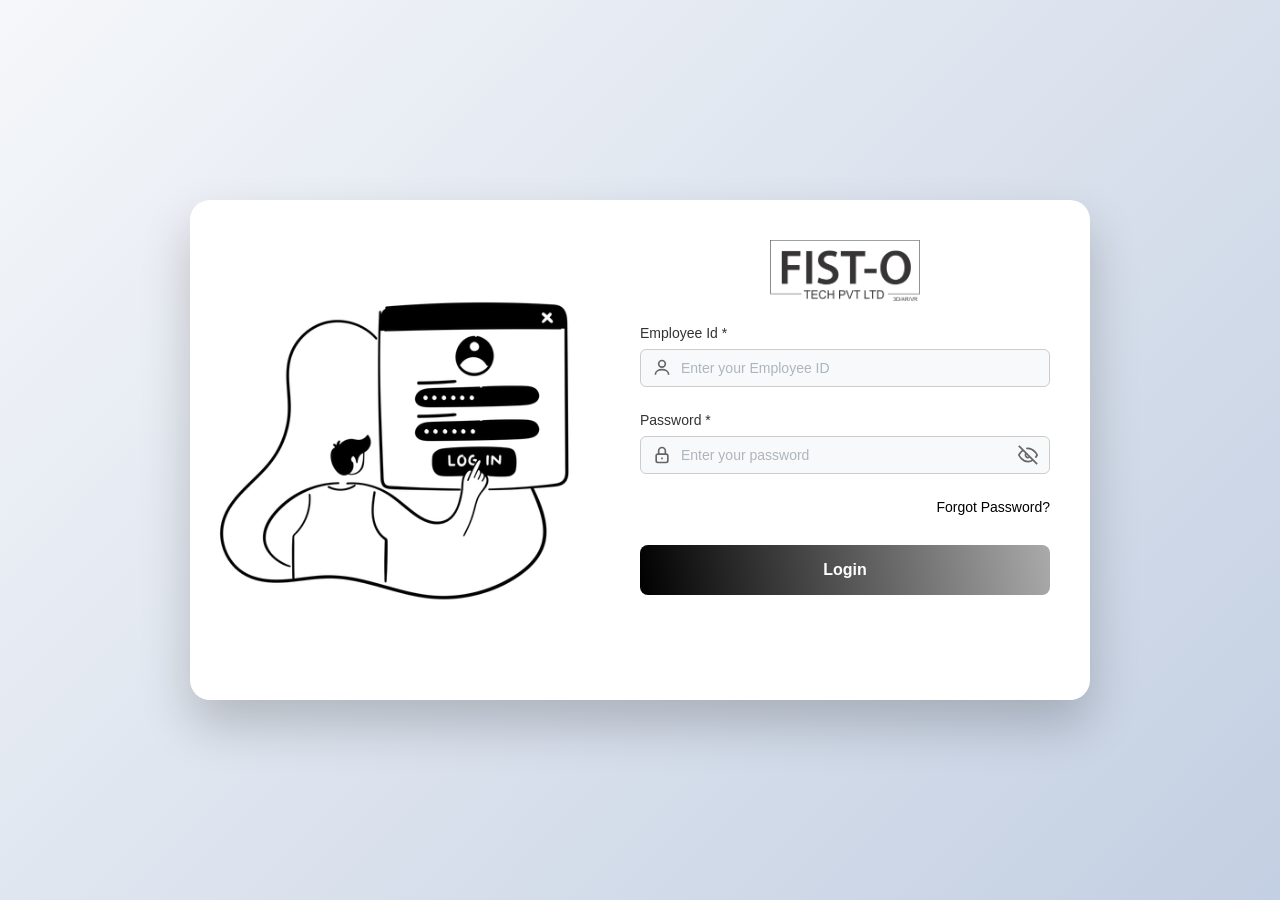
==== index.html @ b7cd2b68 "first commit" ====
<!DOCTYPE html>
<html lang="en">
  <head>
    <meta charset="UTF-8" />
    <meta name="viewport" content="width=device-width, initial-scale=1.0" />
    <title>Login</title>
     <link rel="icon" type="image/png" href="img/favicon-256x256.png" sizes="96x96" />
    <link rel="stylesheet" href="login.css" />
  </head>
  <body>
    <div class="login-container">
      <!-- Left Panel with Image -->
      <div class="left-panel">
        <img
          src="img/LoginImg.webp"
          data-src="img/LoginImg.webp"
          alt="Login IMG"
          class="login-img lazyload"
        />
      </div>

      <!-- Right Panel -->
      <div class="right-panel">
        <div class="logo-wrapper">
          <img src="Fisto logo new.png" alt="Logo" class="logo" />
        </div>

        <!-- Login Form -->
        <form id="loginForm" class="login-form" action="login.php" method="POST">
          <!-- Employee ID -->
          <div class="form-group input-with-icon">
            <label class="form-label" for="employeeid">Employee Id *</label>
            <div class="input-container">
              <span class="input-icon">
                <!-- User Icon -->
                <svg
                  xmlns="http://www.w3.org/2000/svg"
                  width="25"
                  height="25"
                  fill="none"
                  stroke="currentColor"
                  stroke-width="2"
                  viewBox="0 0 24 24"
                >
                  <circle cx="12" cy="7" r="4"></circle>
                  <path d="M4 20c0-4 4-6 8-6s8 2 8 6"></path>
                </svg>
              </span>
             <input
              type="text"
              id="employeeid"
              name="employeeid"
              class="form-input"
              placeholder="Enter your Employee ID"
              required
              oninput="this.value = this.value.toUpperCase();"
            />
            </div>
          </div>

          <!-- Password -->
          <div class="form-group input-with-icon">
            <label class="form-label" for="password">Password *</label>
            <div class="input-container">
              <span class="input-icon">
                <!-- Lock Icon -->
                <svg
                  xmlns="http://www.w3.org/2000/svg"
                  width="25"
                  height="25"
                  fill="none"
                  stroke="currentColor"
                  stroke-width="2"
                  viewBox="0 0 24 24"
                >
                  <rect x="5" y="11" width="14" height="10" rx="2"></rect>
                  <path d="M12 15v2"></path>
                  <path d="M8 11V7a4 4 0 1 1 8 0v4"></path>
                </svg>
              </span>
              <input
                type="password"
                id="password"
                name="password"
                class="form-input"
                placeholder="Enter your password"
                required
              />

              <!-- Show/Hide toggle -->
              <button
                type="button"
                class="password-toggle"
                id="toggle-password"
              >
                <svg
                  class="eye-icon"
                  viewBox="0 0 24 24"
                  fill="none"
                  stroke="currentColor"
                  stroke-width="2"
                >
                  <path d="M1 12s4-8 11-8 11 8 11 8-4 8-11 8-11-8-11-8z"></path>
                  <circle cx="12" cy="12" r="3"></circle>
                </svg>
                <svg
                  class="eye-off-icon"
                  style="display: none"
                  viewBox="0 0 24 24"
                  fill="none"
                  stroke="currentColor"
                  stroke-width="2"
                >
                  <path
                    d="M17.94 17.94A10.07 10.07 0 0 1 12 20c-7 0-11-8-11-8
                         a18.45 18.45 0 0 1 5.06-5.94M9.9 4.24
                         A9.12 9.12 0 0 1 12 4c7 0 11 8 11 8
                         a18.5 18.5 0 0 1-2.16 3.19
                         m-6.72-1.07a3 3 0 1 1-4.24-4.24"
                  ></path>
                  <line x1="1" y1="1" x2="23" y2="23"></line>
                </svg>
              </button>
            </div>
          </div>

          <!-- Remember + Forgot -->
          <div class="remember-forgot">
            <a href="forgotpassword.html" class="forgot-link"
              >Forgot Password?</a
            >
          </div>

          <!-- Submit -->
          <button type="submit" class="login-button">Login</button>
        </form>
      </div>
    </div>

    <script src="login.js"></script>
  </body>
</html>
---- login.css ----
/* Reset and Base Styles */
* {
    margin: 0;
    padding: 0;
    box-sizing: border-box;
}

body {
    font-family: -apple-system, BlinkMacSystemFont, 'Segoe UI', Roboto, Oxygen, Ubuntu, Cantarell, sans-serif;
   background: linear-gradient(135deg, #f5f7fa 0%, #c3cfe2 100%);
    min-height: 100vh;
    display: flex;
    align-items: center;
    justify-content: center;
    padding: 20px;
}
/* Main Container */
.login-container {
    background: white;
    border-radius: 20px;
    box-shadow: 0 25px 50px rgba(0, 0, 0, 0.2);
    display: flex;
    max-width: 900px;
    width: 100%;
    min-height: 500px;
    overflow: hidden;
}

/* Input container with icons */
.input-container {
    position: relative;
    display: flex;
    align-items: center;
}

.input-container .form-input {
    width: 100%;
    padding: 10px 40px 10px 40px; /* space for icons */
    border: 1px solid #ccc;
    border-radius: 6px;
    font-size: 14px;
}

.input-container .input-icon {
    position: absolute;
    left: 12px;
    display: flex;
    align-items: center;
    justify-content: center;
    color: #666;
}

/* Password toggle button (eye icon) */
.input-container .password-toggle {
    position: absolute;
    right: 12px;
    background: none;
    border: none;
    cursor: pointer;
    padding: 0;
    color: #666;
    display: flex;
    align-items: center;
}

.input-container svg {
    width: 20px;
    height: 20px;
}


/* Left Panel Styles */
.left-panel {
    /* background: url('Data_security_01.jpg') no-repeat center center; */
    background-size: cover;
    flex: 1;
    padding: 0; /* No padding needed for a background image */
    display: flex;
    align-items: center;
    justify-content: center;
}


/* Remove the img tag inside left panel */
.login-img {
    width: 100%;
    object-fit: cover;
    filter: blur(10px);
    transition: filter 0.3s ease;
}
.login-img.loaded {
    filter: blur(0);
}



.register-link {
    background: transparent;
    border: 2px solid rgba(255, 255, 255, 0.3);
    color: white;
    padding: 12px 30px;
    border-radius: 25px;
    font-size: 16px;
    font-weight: 500;
    cursor: pointer;
    transition: all 0.3s ease;
    text-decoration: none;
    display: inline-block;
}

.register-link:hover {
    background: rgba(255, 255, 255, 0.1);
    border-color: rgba(255, 255, 255, 0.5);
    transform: translateY(-2px);
}

/* Right Panel Styles */
.right-panel {
    flex: 1;
    padding: 40px;
    display: flex;
    flex-direction: column;
    align-items: center;
    justify-content: flex-start;  /* Ensure content starts at top */
    position: relative;
}


.logo-wrapper {
  text-align: center;
  margin-bottom: 20px;
}

.logo {
  max-width: 150px;  /* Adjust size as needed */
  height: auto;
  display: inline-block;
}



.logo-subtitle {
    font-size: 12px;
    opacity: 0.8;
}


/* Form Styles */
.login-form {
    width: 100%;
}

.form-group {
    margin-bottom: 25px;
}

.form-label {
    display: block;
    margin-bottom: 8px;
    color: #333;
    font-weight: 500;
    font-size: 14px;
    
}

.form-input {
    width: 100%;
    padding: 15px;
    border: 2px solid #e1e5e9;
    border-radius: 8px;
    font-size: 16px;
    transition: all 0.3s ease;
    background: #f8f9fa;
}

.form-input:focus {
    outline: none;
    border-color: #2a5298;
    background: white;
    box-shadow: 0 0 0 3px rgba(42, 82, 152, 0.1);
}

.form-input::placeholder {
    color: #adb5bd;
}

/* Remember Me and Forgot Password */
.remember-forgot {
    display: flex;
    justify-content: flex-end;
    align-items: center;
    margin-bottom: 30px;
}

.checkbox-group {
    display: flex;
    align-items: center;
    gap: 8px;
}

.checkbox-group input[type="checkbox"] {
    width: 18px;
    height: 18px;
    accent-color: #2a5298;
}

.checkbox-group label {
    font-size: 14px;
    color: #666;
    cursor: pointer;
}

.forgot-link {
    color: #000000;
    text-decoration: none;
    font-size: 14px;
    font-weight: 500;
}

.forgot-link:hover {
    text-decoration: underline;
}

/* Button Styles */
.login-button {
    width: 100%;
    background: linear-gradient(80deg, #000000 0%, #00000000 150%);
    color: white;
    border: none;
    padding: 16px;
    border-radius: 8px;
    font-size: 16px;
    font-weight: 600;
    cursor: pointer;
    transition: all 0.3s ease;
    margin-bottom: 20px;
}

.login-button:hover {
    transform: translateY(-2px);
    box-shadow: 0 5px 15px rgba(42, 82, 152, 0.4);
}

.login-button:active {
    transform: translateY(0);
}

/* Social Login Styles */
.divider {
    display: flex;
    align-items: center;
    margin: 20px 0;
    color: #666;
    font-size: 14px;
}

.divider::before,
.divider::after {
    content: '';
    flex: 1;
    height: 1px;
    background: #e1e5e9;
}

.divider span {
    padding: 0 15px;
}

.social-login {
    display: flex;
    gap: 10px;
}

.social-button {
    flex: 1;
    padding: 12px;
    border: 2px solid #e1e5e9;
    background: white;
    border-radius: 8px;
    cursor: pointer;
    transition: all 0.3s ease;
    font-size: 14px;
    font-weight: 500;
    text-decoration: none;
    color: #333;
    text-align: center;
    display: block;
}

.social-button:hover {
    border-color: #2a5298;
    background: #f8f9fa;
    text-decoration: none;
    color: #333;
}

/* Error Message */
.error-message {
    background: #fff5f5;
    border: 1px solid #fed7d7;
    color: #c53030;
    padding: 12px;
    border-radius: 8px;
    font-size: 14px;
    margin-bottom: 20px;
    display: none;
}

/* Password Toggle Styles for Login Page - Add to your login.css */

.password-input-container {
  position: relative;
  width: 100%;
}

.password-input-container .form-input {
  width: 100%;
  padding-right: 45px; /* Make space for the eye icon */
}

.password-toggle {
  position: absolute;
  right: 12px;
  top: 50%;
  transform: translateY(-50%);
  background: none;
  border: none;
  cursor: pointer;
  padding: 6px;
  color: #6b7280;
  transition: color 0.2s ease;
  display: flex;
  align-items: center;
  justify-content: center;
  border-radius: 4px;
}

.password-toggle:hover {
  color: #374151;
  background-color: #f3f4f6;
}

.password-toggle:focus {
  outline: none;
  color: #4f46e5;
  background-color: #f3f4f6;
}

.eye-icon,
.eye-off-icon {
  width: 18px;
  height: 18px;
  stroke-width: 2;
}

/* Responsive Design */
@media (max-width: 768px) {
    .login-container {
        flex-direction: column;
        max-width: 400px;
    }

    .left-panel {
        padding: 40px 30px;
    }

      .login-gif {
        width: 150px;
        margin-bottom: 20px;
    }

    .right-panel {
        padding: 40px 30px;
    }

    .welcome-text {
        font-size: 28px;
    }

    .login-title {
        font-size: 24px;
    }
}
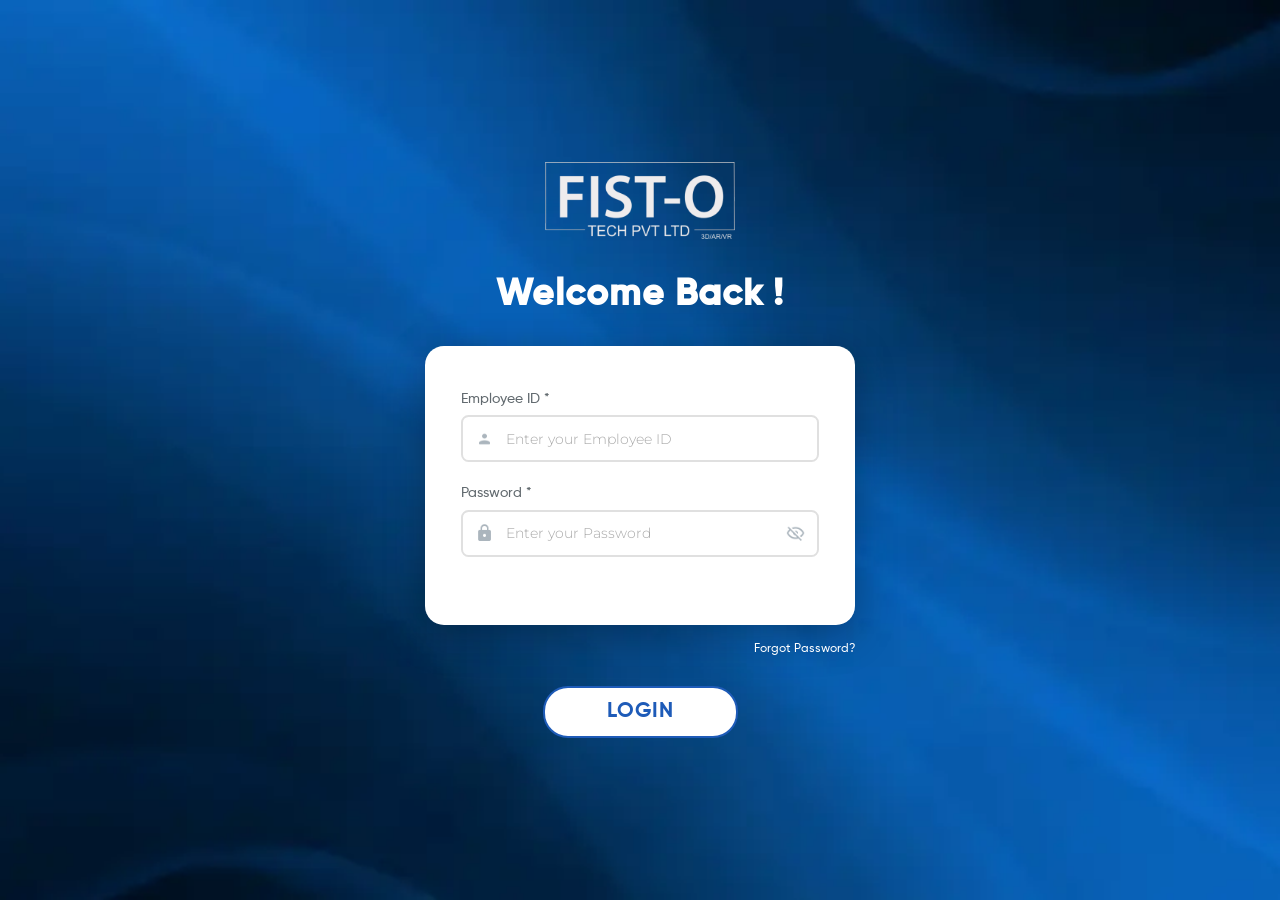
==== commit 43961720: "Add initial site files for Source1.0" ====
--- a/index.html
+++ b/index.html
@@ -4,139 +4,77 @@
     <meta charset="UTF-8" />
     <meta name="viewport" content="width=device-width, initial-scale=1.0" />
     <title>Login</title>
-     <link rel="icon" type="image/png" href="img/favicon-256x256.png" sizes="96x96" />
+    <link rel="icon" type="image/png" href="img/favicon-256x256.png" sizes="96x96" />
     <link rel="stylesheet" href="login.css" />
   </head>
   <body>
+     <!-- ************************************************************* LOGIN PAGE CODE START *************************************** -->
     <div class="login-container">
-      <!-- Left Panel with Image -->
-      <div class="left-panel">
-        <img
-          src="img/LoginImg.webp"
-          data-src="img/LoginImg.webp"
-          alt="Login IMG"
-          class="login-img lazyload"
-        />
+      <div class="logo">
+        <img src="./assets/Images/Fist_O_logo_white.png" alt="FIST-O Logo" class="lazyload" data-src="./assets/Images/Fist_O_logo_white.png" />
       </div>
 
-      <!-- Right Panel -->
-      <div class="right-panel">
-        <div class="logo-wrapper">
-          <img src="Fisto logo new.png" alt="Logo" class="logo" />
-        </div>
+      <!-- Welcome Text -->
+      <h2 class="welcome-text">Welcome Back !</h2>
 
-        <!-- Login Form -->
-        <form id="loginForm" class="login-form" action="login.php" method="POST">
-          <!-- Employee ID -->
-          <div class="form-group input-with-icon">
-            <label class="form-label" for="employeeid">Employee Id *</label>
-            <div class="input-container">
+      
+      <!-- Login Form Card -->
+      <div class="form-card">
+        <form id="loginForm">
+          <div class="form-group">
+              <!-- Employee ID Field -->
+            <label for="employeeid">Employee ID *</label>
+            <div class="input-wrapper">
               <span class="input-icon">
-                <!-- User Icon -->
-                <svg
-                  xmlns="http://www.w3.org/2000/svg"
-                  width="25"
-                  height="25"
-                  fill="none"
-                  stroke="currentColor"
-                  stroke-width="2"
-                  viewBox="0 0 24 24"
-                >
-                  <circle cx="12" cy="7" r="4"></circle>
-                  <path d="M4 20c0-4 4-6 8-6s8 2 8 6"></path>
-                </svg>
+                <img src="./assets/Images/man_login.png" alt="" />
               </span>
-             <input
-              type="text"
-              id="employeeid"
-              name="employeeid"
-              class="form-input"
-              placeholder="Enter your Employee ID"
-              required
-              oninput="this.value = this.value.toUpperCase();"
-            />
+              <input
+                type="text"
+                id="employeeid"
+                name="employeeid"
+                placeholder="Enter your Employee ID"
+                autocapitalize="characters"
+                required
+              />
             </div>
           </div>
 
-          <!-- Password -->
-          <div class="form-group input-with-icon">
-            <label class="form-label" for="password">Password *</label>
-            <div class="input-container">
+            <!-- Password Field -->
+          <div class="form-group">
+            <label for="password">Password *</label>
+            <div class="input-wrapper">
               <span class="input-icon">
-                <!-- Lock Icon -->
-                <svg
-                  xmlns="http://www.w3.org/2000/svg"
-                  width="25"
-                  height="25"
-                  fill="none"
-                  stroke="currentColor"
-                  stroke-width="2"
-                  viewBox="0 0 24 24"
-                >
-                  <rect x="5" y="11" width="14" height="10" rx="2"></rect>
-                  <path d="M12 15v2"></path>
-                  <path d="M8 11V7a4 4 0 1 1 8 0v4"></path>
-                </svg>
+                <img src="./assets/Images/lock_login.png" alt="" />
               </span>
               <input
                 type="password"
                 id="password"
                 name="password"
-                class="form-input"
-                placeholder="Enter your password"
+                placeholder="Enter your Password"
                 required
               />
-
-              <!-- Show/Hide toggle -->
-              <button
-                type="button"
-                class="password-toggle"
-                id="toggle-password"
-              >
-                <svg
-                  class="eye-icon"
-                  viewBox="0 0 24 24"
-                  fill="none"
-                  stroke="currentColor"
-                  stroke-width="2"
-                >
-                  <path d="M1 12s4-8 11-8 11 8 11 8-4 8-11 8-11-8-11-8z"></path>
-                  <circle cx="12" cy="12" r="3"></circle>
-                </svg>
-                <svg
-                  class="eye-off-icon"
-                  style="display: none"
-                  viewBox="0 0 24 24"
-                  fill="none"
-                  stroke="currentColor"
-                  stroke-width="2"
-                >
-                  <path
-                    d="M17.94 17.94A10.07 10.07 0 0 1 12 20c-7 0-11-8-11-8
-                         a18.45 18.45 0 0 1 5.06-5.94M9.9 4.24
-                         A9.12 9.12 0 0 1 12 4c7 0 11 8 11 8
-                         a18.5 18.5 0 0 1-2.16 3.19
-                         m-6.72-1.07a3 3 0 1 1-4.24-4.24"
-                  ></path>
-                  <line x1="1" y1="1" x2="23" y2="23"></line>
-                </svg>
-              </button>
+              <span class="password-toggle" id="toggle-password">
+                <img src="./assets/Images/eye_slash_login.png" alt="Toggle Password" class="eye-off-icon" />
+                <img src="./assets/Images/eye_login.png" alt="Toggle Password" class="eye-icon" style="display: none;" />
+              </span>
             </div>
           </div>
+        </form>
+           <!-- Form Card Ends Here -->
+      </div>
 
-          <!-- Remember + Forgot -->
-          <div class="remember-forgot">
-            <a href="forgotpassword.html" class="forgot-link"
-              >Forgot Password?</a
-            >
-          </div>
+      
+      <!-- Forgot Password - OUTSIDE FORM CARD -->
+      <div class="forgot-password">
+        <a href="#">Forgot Password?</a>
+      </div>
 
-          <!-- Submit -->
-          <button type="submit" class="login-button">Login</button>
-        </form>
-      </div>
+      <button type="submit" form="loginForm" class="login-btn">LOGIN</button>
     </div>
+    <!-- ************************************************************* LOGIN PAGE CODE END *************************************** -->
+    
+    
+    <script src="login.js"></script>
 
-    <script src="login.js"></script>
   </body>
-</html>
+</html>
--- a/login.css
+++ b/login.css
@@ -1,383 +1,1215 @@
-/* Reset and Base Styles */
 * {
     margin: 0;
     padding: 0;
     box-sizing: border-box;
 }
 
-body {
-    font-family: -apple-system, BlinkMacSystemFont, 'Segoe UI', Roboto, Oxygen, Ubuntu, Cantarell, sans-serif;
-   background: linear-gradient(135deg, #f5f7fa 0%, #c3cfe2 100%);
-    min-height: 100vh;
+@font-face {
+    font-family: 'Gilroy-Bold';
+    src: url('/assets/fonts/gilroy_fonts/Gilroy-Bold.ttf') format('truetype');
+}
+
+@font-face {
+  font-family: 'Gilroy-medium';
+  src: url('/assets/fonts/gilroy_fonts/Gilroy-Medium.ttf') format('truetype');
+}
+
+@font-face {
+  font-family: 'Gilroy-regular';
+  src: url('/assets/fonts/gilroy_fonts/Gilroy-Regular.ttf') format('truetype');
+}
+
+@font-face {
+  font-family: 'Montserrat-Thin';
+  src: url('/assets/fonts/Montserrat_fonts/Montserrat-Light.ttf') format('truetype');
+}
+
+.login-container {
+    background-image: url(./assets/Images/Login_bg.webp);
+    background-position: center;
+    background-repeat: no-repeat;
+    background-size: cover;
+    height: 100vh;
+    width: 100vw;
+    display: flex;
+    flex-direction: column;
+    justify-content: center;
+    align-items: center;
+    text-align: center;
+    padding: 20px;
+    overflow: hidden;
+}
+
+.logo {
+    margin-bottom: 30px;
+}
+
+.logo img {
+    max-width: 200px;
+    height: auto;
+}
+
+.welcome-text {
+    color: white;
+    font-size: 2.5rem;
+    font-weight: 600;
+    margin-bottom: 30px;
+    letter-spacing: 1px;
+    font-family: 'Gilroy-Bold', sans-serif;
+}
+
+.form-card {
+    background: white;
+    border-radius: 20px;
+    padding: 50px 40px;
+    box-shadow: 0 10px 40px rgba(0, 0, 0, 0.3);
+    max-width: 450px;
+    width: 100%;
+    margin-bottom: 0;
+}
+
+.form-group {
+    margin-bottom: 25px;
+    text-align: left;
+}
+
+.form-group label {
+    display: block;
+    color: #626A6F;
+    font-size: .9rem;
+    margin-bottom: 8px;
+    font-family: 'Gilroy-medium', sans-serif;
+}
+
+.input-wrapper {
+    position: relative;
+}
+
+.input-wrapper input {
+    width: 100%;
+    padding: 15px 15px 15px 45px;
+    border: 2px solid #e0e0e0;
+    border-radius: 8px;
+    font-size: 14px;
+    font-family: 'Montserrat-Thin', sans-serif;
+    outline: none;
+    transition: border-color 0.3s;
+}
+
+.input-wrapper input:focus {
+    border-color: #1e5bb8;
+}
+
+.input-wrapper input::placeholder {
+    color: #A8A8A8;
+}
+
+.input-icon {
+    position: absolute;
+    left: 15px;
+    top: 50%;
+    transform: translateY(-50%);
+    color: #999;
+    font-size: 18px;
+    display: flex;
+    align-items: center;
+}
+
+.input-icon img {
+    width: 20px;
+    height: 20px;
+}
+
+/* Make Employee ID input uppercase but keep placeholder normal */
+#employeeid,
+#employeeId {
+    text-transform: uppercase;
+}
+
+#employeeid::placeholder,
+#employeeId::placeholder {
+    text-transform: none;
+}
+
+#employeeid::-webkit-input-placeholder,
+#employeeId::-webkit-input-placeholder {
+    text-transform: none;
+}
+
+#employeeid:-moz-placeholder,
+#employeeId:-moz-placeholder {
+    text-transform: none;
+}
+
+#employeeid::-moz-placeholder,
+#employeeId::-moz-placeholder {
+    text-transform: none;
+}
+
+#employeeid:-ms-input-placeholder,
+#employeeId:-ms-input-placeholder {
+    text-transform: none;
+}
+
+.password-toggle {
+    position: absolute;
+    right: 15px;
+    top: 50%;
+    transform: translateY(-50%);
+    cursor: pointer;
     display: flex;
     align-items: center;
     justify-content: center;
-    padding: 20px;
-}
-/* Main Container */
-.login-container {
-    background: white;
-    border-radius: 20px;
-    box-shadow: 0 25px 50px rgba(0, 0, 0, 0.2);
-    display: flex;
-    max-width: 900px;
-    width: 100%;
-    min-height: 500px;
-    overflow: hidden;
-}
-
-/* Input container with icons */
-.input-container {
-    position: relative;
-    display: flex;
-    align-items: center;
-}
-
-.input-container .form-input {
-    width: 100%;
-    padding: 10px 40px 10px 40px; /* space for icons */
-    border: 1px solid #ccc;
-    border-radius: 6px;
-    font-size: 14px;
-}
-
-.input-container .input-icon {
-    position: absolute;
-    left: 12px;
-    display: flex;
-    align-items: center;
-    justify-content: center;
-    color: #666;
-}
-
-/* Password toggle button (eye icon) */
-.input-container .password-toggle {
-    position: absolute;
-    right: 12px;
-    background: none;
-    border: none;
-    cursor: pointer;
-    padding: 0;
-    color: #666;
-    display: flex;
-    align-items: center;
-}
-
-.input-container svg {
+}
+
+.password-toggle img {
     width: 20px;
     height: 20px;
-}
-
-
-/* Left Panel Styles */
-.left-panel {
-    /* background: url('Data_security_01.jpg') no-repeat center center; */
-    background-size: cover;
-    flex: 1;
-    padding: 0; /* No padding needed for a background image */
-    display: flex;
-    align-items: center;
-    justify-content: center;
-}
-
-
-/* Remove the img tag inside left panel */
-.login-img {
+    transition: opacity 0.3s;
+}
+
+.password-toggle:hover img {
+    opacity: 0.7;
+}
+
+/* Forgot Password - NOW OUTSIDE THE CARD */
+.forgot-password {
+    text-align: right;
+    margin-top: 15px;
+    margin-bottom: 20px;
     width: 100%;
-    object-fit: cover;
-    filter: blur(10px);
-    transition: filter 0.3s ease;
-}
-.login-img.loaded {
-    filter: blur(0);
-}
-
-
-
-.register-link {
-    background: transparent;
-    border: 2px solid rgba(255, 255, 255, 0.3);
+    max-width: 450px;
+}
+
+.forgot-password a {
     color: white;
+    font-size: .8rem;
+    font-family: 'Gilroy-medium', sans-serif;
+    text-decoration: none;
+    transition: opacity 0.3s;
+}
+
+.forgot-password a:hover {
+    text-decoration: underline;
+}
+
+/* Login Button - NOW OUTSIDE THE CARD */
+.login-btn {
+    width: 100%;
+    max-width: 200px;
     padding: 12px 30px;
+    background: white;
+    color: #1e5bb8;
+    border: 2px solid #1e5bb8;
     border-radius: 25px;
-    font-size: 16px;
-    font-weight: 500;
+    font-size: 1.4rem;
+    font-family: 'Gilroy-Bold', sans-serif;
     cursor: pointer;
-    transition: all 0.3s ease;
-    text-decoration: none;
-    display: inline-block;
-}
-
-.register-link:hover {
-    background: rgba(255, 255, 255, 0.1);
-    border-color: rgba(255, 255, 255, 0.5);
-    transform: translateY(-2px);
-}
-
-/* Right Panel Styles */
-.right-panel {
-    flex: 1;
-    padding: 40px;
-    display: flex;
-    flex-direction: column;
-    align-items: center;
-    justify-content: flex-start;  /* Ensure content starts at top */
-    position: relative;
-}
-
-
-.logo-wrapper {
-  text-align: center;
-  margin-bottom: 20px;
-}
-
-.logo {
-  max-width: 150px;  /* Adjust size as needed */
-  height: auto;
-  display: inline-block;
-}
-
-
-
-.logo-subtitle {
-    font-size: 12px;
-    opacity: 0.8;
-}
-
-
-/* Form Styles */
-.login-form {
-    width: 100%;
-}
-
-.form-group {
-    margin-bottom: 25px;
-}
-
-.form-label {
-    display: block;
-    margin-bottom: 8px;
-    color: #333;
-    font-weight: 500;
-    font-size: 14px;
-    
-}
-
-.form-input {
-    width: 100%;
-    padding: 15px;
-    border: 2px solid #e1e5e9;
-    border-radius: 8px;
-    font-size: 16px;
-    transition: all 0.3s ease;
-    background: #f8f9fa;
-}
-
-.form-input:focus {
-    outline: none;
-    border-color: #2a5298;
-    background: white;
-    box-shadow: 0 0 0 3px rgba(42, 82, 152, 0.1);
-}
-
-.form-input::placeholder {
-    color: #adb5bd;
-}
-
-/* Remember Me and Forgot Password */
-.remember-forgot {
-    display: flex;
-    justify-content: flex-end;
-    align-items: center;
-    margin-bottom: 30px;
-}
-
-.checkbox-group {
-    display: flex;
-    align-items: center;
-    gap: 8px;
-}
-
-.checkbox-group input[type="checkbox"] {
-    width: 18px;
-    height: 18px;
-    accent-color: #2a5298;
-}
-
-.checkbox-group label {
-    font-size: 14px;
-    color: #666;
-    cursor: pointer;
-}
-
-.forgot-link {
-    color: #000000;
-    text-decoration: none;
-    font-size: 14px;
-    font-weight: 500;
-}
-
-.forgot-link:hover {
-    text-decoration: underline;
-}
-
-/* Button Styles */
-.login-button {
-    width: 100%;
-    background: linear-gradient(80deg, #000000 0%, #00000000 150%);
+    letter-spacing: 1px;
+    transition: all 0.3s;
+    margin-top: 10px;
+}
+
+.login-btn:hover {
+    background: #1e5bb8;
     color: white;
-    border: none;
-    padding: 16px;
-    border-radius: 8px;
-    font-size: 16px;
-    font-weight: 600;
-    cursor: pointer;
-    transition: all 0.3s ease;
-    margin-bottom: 20px;
-}
-
-.login-button:hover {
-    transform: translateY(-2px);
-    box-shadow: 0 5px 15px rgba(42, 82, 152, 0.4);
-}
-
-.login-button:active {
-    transform: translateY(0);
-}
-
-/* Social Login Styles */
-.divider {
-    display: flex;
-    align-items: center;
-    margin: 20px 0;
-    color: #666;
-    font-size: 14px;
-}
-
-.divider::before,
-.divider::after {
-    content: '';
-    flex: 1;
-    height: 1px;
-    background: #e1e5e9;
-}
-
-.divider span {
-    padding: 0 15px;
-}
-
-.social-login {
-    display: flex;
-    gap: 10px;
-}
-
-.social-button {
-    flex: 1;
-    padding: 12px;
-    border: 2px solid #e1e5e9;
-    background: white;
-    border-radius: 8px;
-    cursor: pointer;
-    transition: all 0.3s ease;
-    font-size: 14px;
-    font-weight: 500;
-    text-decoration: none;
-    color: #333;
-    text-align: center;
-    display: block;
-}
-
-.social-button:hover {
-    border-color: #2a5298;
-    background: #f8f9fa;
-    text-decoration: none;
-    color: #333;
-}
-
-/* Error Message */
-.error-message {
-    background: #fff5f5;
-    border: 1px solid #fed7d7;
-    color: #c53030;
-    padding: 12px;
-    border-radius: 8px;
-    font-size: 14px;
-    margin-bottom: 20px;
-    display: none;
-}
-
-/* Password Toggle Styles for Login Page - Add to your login.css */
-
-.password-input-container {
-  position: relative;
-  width: 100%;
-}
-
-.password-input-container .form-input {
-  width: 100%;
-  padding-right: 45px; /* Make space for the eye icon */
-}
-
-.password-toggle {
-  position: absolute;
-  right: 12px;
-  top: 50%;
-  transform: translateY(-50%);
-  background: none;
-  border: none;
-  cursor: pointer;
-  padding: 6px;
-  color: #6b7280;
-  transition: color 0.2s ease;
-  display: flex;
-  align-items: center;
-  justify-content: center;
-  border-radius: 4px;
-}
-
-.password-toggle:hover {
-  color: #374151;
-  background-color: #f3f4f6;
-}
-
-.password-toggle:focus {
-  outline: none;
-  color: #4f46e5;
-  background-color: #f3f4f6;
-}
-
-.eye-icon,
-.eye-off-icon {
-  width: 18px;
-  height: 18px;
-  stroke-width: 2;
-}
-
-/* Responsive Design */
-@media (max-width: 768px) {
-    .login-container {
-        flex-direction: column;
+}
+
+.login-btn:disabled {
+    opacity: 0.6;
+    cursor: not-allowed;
+}
+
+
+/* ========================================
+   RESPONSIVE MEDIA QUERIES - SPECIFIC WIDTH & HEIGHT COMBINATIONS
+   ======================================== */
+
+/* Screen: 1905 x 911 */
+@media only screen and (min-width: 1850px) and (max-width: 1920px) and (min-height: 850px) and (max-height: 950px) {
+    .login-container {
+        padding: 25px;
+    }
+
+    .logo {
+        margin-bottom: 25px;
+    }
+
+    .logo img {
+        max-width: 200px;
+    }
+
+    .welcome-text {
+        font-size: 2.4rem;
+        margin-bottom: 25px;
+    }
+
+    .form-card {
+        padding: 45px 38px;
+        max-width: 440px;
+    }
+
+    .form-group {
+        margin-bottom: 22px;
+    }
+
+    .form-group label {
+        font-size: 0.88rem;
+    }
+
+    .input-wrapper input {
+        padding: 14px 14px 14px 44px;
+        font-size: 14px;
+    }
+
+    .forgot-password {
+        max-width: 440px;
+        margin-top: 13px;
+        margin-bottom: 18px;
+    }
+
+    .forgot-password a {
+        font-size: 0.78rem;
+    }
+
+    .login-btn {
+        max-width: 195px;
+        padding: 11px 28px;
+        font-size: 1.3rem;
+    }
+}
+
+/* Screen: 1600 x 750 */
+@media only screen and (min-width: 1550px) and (max-width: 1650px) and (min-height: 700px) and (max-height: 800px) {
+    .login-container {
+        padding: 22px;
+    }
+
+    .logo {
+        margin-bottom: 22px;
+    }
+
+    .logo img {
+        max-width: 185px;
+    }
+
+    .welcome-text {
+        font-size: 2.2rem;
+        margin-bottom: 22px;
+    }
+
+    .form-card {
+        padding: 42px 35px;
+        max-width: 420px;
+    }
+
+    .form-group {
+        margin-bottom: 20px;
+    }
+
+    .form-group label {
+        font-size: 0.85rem;
+    }
+
+    .input-wrapper input {
+        padding: 13px 13px 13px 42px;
+        font-size: 13.5px;
+    }
+
+    .input-icon {
+        left: 13px;
+    }
+
+    .input-icon img {
+        width: 19px;
+        height: 19px;
+    }
+
+    .password-toggle {
+        right: 13px;
+    }
+
+    .password-toggle img {
+        width: 19px;
+        height: 19px;
+    }
+
+    .forgot-password {
+        max-width: 420px;
+        margin-top: 12px;
+        margin-bottom: 17px;
+    }
+
+    .forgot-password a {
+        font-size: 0.76rem;
+    }
+
+    .login-btn {
+        max-width: 185px;
+        padding: 10px 26px;
+        font-size: 1.25rem;
+    }
+}
+
+/* Screen: 1519 x 680 */
+@media only screen and (min-width: 1470px) and (max-width: 1570px) and (min-height: 630px) and (max-height: 730px) {
+    .login-container {
+        padding: 20px;
+    }
+
+    .logo {
+        margin-bottom: 20px;
+    }
+
+    .logo img {
+        max-width: 175px;
+    }
+
+    .welcome-text {
+        font-size: 2.1rem;
+        margin-bottom: 20px;
+    }
+
+    .form-card {
+        padding: 38px 32px;
         max-width: 400px;
     }
 
-    .left-panel {
-        padding: 40px 30px;
-    }
-
-      .login-gif {
-        width: 150px;
+    .form-group {
+        margin-bottom: 19px;
+    }
+
+    .form-group label {
+        font-size: 0.83rem;
+        margin-bottom: 7px;
+    }
+
+    .input-wrapper input {
+        padding: 12px 12px 12px 40px;
+        font-size: 13px;
+        border-radius: 7px;
+    }
+
+    .input-icon {
+        left: 12px;
+    }
+
+    .input-icon img {
+        width: 18px;
+        height: 18px;
+    }
+
+    .password-toggle {
+        right: 12px;
+    }
+
+    .password-toggle img {
+        width: 18px;
+        height: 18px;
+    }
+
+    .forgot-password {
+        max-width: 400px;
+        margin-top: 11px;
+        margin-bottom: 16px;
+    }
+
+    .forgot-password a {
+        font-size: 0.74rem;
+    }
+
+    .login-btn {
+        max-width: 180px;
+        padding: 10px 24px;
+        font-size: 1.2rem;
+        border-radius: 23px;
+    }
+}
+
+/* Screen: 1351 x 607 */
+@media only screen and (min-width: 1300px) and (max-width: 1400px) and (min-height: 560px) and (max-height: 650px) {
+    .login-container {
+        padding: 18px;
+    }
+
+    .logo {
+        margin-bottom: 18px;
+    }
+
+    .logo img {
+        max-width: 165px;
+    }
+
+    .welcome-text {
+        font-size: 2rem;
+        margin-bottom: 18px;
+    }
+
+    .form-card {
+        padding: 35px 30px;
+        max-width: 385px;
+        border-radius: 18px;
+    }
+
+    .form-group {
+        margin-bottom: 18px;
+    }
+
+    .form-group label {
+        font-size: 0.81rem;
+        margin-bottom: 6px;
+    }
+
+    .input-wrapper input {
+        padding: 11px 11px 11px 38px;
+        font-size: 12.5px;
+        border-radius: 6px;
+    }
+
+    .input-icon {
+        left: 11px;
+    }
+
+    .input-icon img {
+        width: 17px;
+        height: 17px;
+    }
+
+    .password-toggle {
+        right: 11px;
+    }
+
+    .password-toggle img {
+        width: 17px;
+        height: 17px;
+    }
+
+    .forgot-password {
+        max-width: 385px;
+        margin-top: 10px;
+        margin-bottom: 15px;
+    }
+
+    .forgot-password a {
+        font-size: 0.72rem;
+    }
+
+    .login-btn {
+        max-width: 175px;
+        padding: 9px 22px;
+        font-size: 1.15rem;
+        border-radius: 22px;
+    }
+}
+
+/* Screen: 1275 x 575 */
+@media only screen and (min-width: 1225px) and (max-width: 1325px) and (min-height: 530px) and (max-height: 620px) {
+    .login-container {
+        padding: 16px;
+    }
+
+    .logo {
+        margin-bottom: 16px;
+    }
+
+    .logo img {
+        max-width: 155px;
+    }
+
+    .welcome-text {
+        font-size: 1.9rem;
+        margin-bottom: 16px;
+        letter-spacing: 0.8px;
+    }
+
+    .form-card {
+        padding: 32px 28px;
+        max-width: 370px;
+        border-radius: 17px;
+    }
+
+    .form-group {
+        margin-bottom: 17px;
+    }
+
+    .form-group label {
+        font-size: 0.79rem;
+        margin-bottom: 6px;
+    }
+
+    .input-wrapper input {
+        padding: 10px 10px 10px 36px;
+        font-size: 12px;
+        border-radius: 6px;
+    }
+
+    .input-icon {
+        left: 10px;
+    }
+
+    .input-icon img {
+        width: 16px;
+        height: 16px;
+    }
+
+    .password-toggle {
+        right: 10px;
+    }
+
+    .password-toggle img {
+        width: 16px;
+        height: 16px;
+    }
+
+    .forgot-password {
+        max-width: 370px;
+        margin-top: 9px;
+        margin-bottom: 14px;
+    }
+
+    .forgot-password a {
+        font-size: 0.7rem;
+    }
+
+    .login-btn {
+        max-width: 170px;
+        padding: 9px 20px;
+        font-size: 1.1rem;
+        border-radius: 21px;
+    }
+}
+
+
+/* ========================================
+   RESPONSIVE MEDIA QUERIES - DESKTOP/LAPTOP SIZES (WIDTH ONLY)
+   ======================================== */
+
+/* Extra Large Desktop - 1905px width */
+@media only screen and (min-width: 1800px) and (max-width: 1920px) {
+    .login-container {
+        padding: 30px;
+    }
+
+    .logo img {
+        max-width: 220px;
+    }
+
+    .welcome-text {
+        font-size: 2.8rem;
+        margin-bottom: 35px;
+        letter-spacing: 1.2px;
+    }
+
+    .form-card {
+        padding: 55px 45px;
+        max-width: 480px;
+        border-radius: 22px;
+    }
+
+    .form-group {
+        margin-bottom: 28px;
+    }
+
+    .form-group label {
+        font-size: 0.95rem;
+        margin-bottom: 9px;
+    }
+
+    .input-wrapper input {
+        padding: 16px 16px 16px 48px;
+        font-size: 15px;
+        border-radius: 9px;
+    }
+
+    .input-icon {
+        left: 16px;
+    }
+
+    .input-icon img {
+        width: 22px;
+        height: 22px;
+    }
+
+    .password-toggle {
+        right: 16px;
+    }
+
+    .password-toggle img {
+        width: 22px;
+        height: 22px;
+    }
+
+    .forgot-password {
+        max-width: 480px;
+        margin-top: 16px;
+        margin-bottom: 22px;
+    }
+
+    .forgot-password a {
+        font-size: 0.85rem;
+    }
+
+    .login-btn {
+        max-width: 220px;
+        padding: 14px 35px;
+        font-size: 1.5rem;
+        border-radius: 28px;
+    }
+}
+
+/* Large Desktop - 1600px width */
+@media only screen and (min-width: 1500px) and (max-width: 1799px) {
+    .login-container {
+        padding: 28px;
+    }
+
+    .logo img {
+        max-width: 210px;
+    }
+
+    .welcome-text {
+        font-size: 2.6rem;
+        margin-bottom: 32px;
+        letter-spacing: 1.1px;
+    }
+
+    .form-card {
+        padding: 52px 42px;
+        max-width: 465px;
+        border-radius: 21px;
+    }
+
+    .form-group {
+        margin-bottom: 26px;
+    }
+
+    .form-group label {
+        font-size: 0.92rem;
+        margin-bottom: 8.5px;
+    }
+
+    .input-wrapper input {
+        padding: 15.5px 15.5px 15.5px 46px;
+        font-size: 14.5px;
+        border-radius: 8.5px;
+    }
+
+    .input-icon {
+        left: 15.5px;
+    }
+
+    .input-icon img {
+        width: 21px;
+        height: 21px;
+    }
+
+    .password-toggle {
+        right: 15.5px;
+    }
+
+    .password-toggle img {
+        width: 21px;
+        height: 21px;
+    }
+
+    .forgot-password {
+        max-width: 465px;
+        margin-top: 15px;
+        margin-bottom: 21px;
+    }
+
+    .forgot-password a {
+        font-size: 0.82rem;
+    }
+
+    .login-btn {
+        max-width: 210px;
+        padding: 13px 32px;
+        font-size: 1.45rem;
+        border-radius: 27px;
+    }
+}
+
+/* Medium-Large Desktop - 1519px width */
+@media only screen and (min-width: 1400px) and (max-width: 1499px) {
+    .login-container {
+        padding: 26px;
+    }
+
+    .logo img {
+        max-width: 200px;
+    }
+
+    .welcome-text {
+        font-size: 2.4rem;
+        margin-bottom: 30px;
+    }
+
+    .form-card {
+        padding: 48px 38px;
+        max-width: 445px;
+        border-radius: 20px;
+    }
+
+    .form-group {
+        margin-bottom: 24px;
+    }
+
+    .form-group label {
+        font-size: 0.88rem;
+        margin-bottom: 8px;
+    }
+
+    .input-wrapper input {
+        padding: 14px 14px 14px 44px;
+        font-size: 14px;
+        border-radius: 8px;
+    }
+
+    .input-icon img {
+        width: 20px;
+        height: 20px;
+    }
+
+    .password-toggle img {
+        width: 20px;
+        height: 20px;
+    }
+
+    .forgot-password {
+        max-width: 445px;
+        margin-top: 14px;
         margin-bottom: 20px;
     }
 
-    .right-panel {
-        padding: 40px 30px;
-    }
-
-    .welcome-text {
-        font-size: 28px;
-    }
-
-    .login-title {
-        font-size: 24px;
+    .forgot-password a {
+        font-size: 0.78rem;
+    }
+
+    .login-btn {
+        max-width: 200px;
+        padding: 12px 30px;
+        font-size: 1.35rem;
+        border-radius: 26px;
+    }
+}
+
+/* Medium Desktop - 1351px width */
+@media only screen and (min-width: 1280px) and (max-width: 1399px) {
+    .login-container {
+        padding: 24px;
+    }
+
+    .logo img {
+        max-width: 190px;
+    }
+
+    .welcome-text {
+        font-size: 2.3rem;
+        margin-bottom: 28px;
+    }
+
+    .form-card {
+        padding: 45px 36px;
+        max-width: 430px;
+        border-radius: 19px;
+    }
+
+    .form-group {
+        margin-bottom: 23px;
+    }
+
+    .form-group label {
+        font-size: 0.86rem;
+        margin-bottom: 7.5px;
+    }
+
+    .input-wrapper input {
+        padding: 13.5px 13.5px 13.5px 43px;
+        font-size: 13.5px;
+        border-radius: 7.5px;
+    }
+
+    .input-icon {
+        left: 14px;
+    }
+
+    .input-icon img {
+        width: 19px;
+        height: 19px;
+    }
+
+    .password-toggle {
+        right: 14px;
+    }
+
+    .password-toggle img {
+        width: 19px;
+        height: 19px;
+    }
+
+    .forgot-password {
+        max-width: 430px;
+        margin-top: 13px;
+        margin-bottom: 19px;
+    }
+
+    .forgot-password a {
+        font-size: 0.76rem;
+    }
+
+    .login-btn {
+        max-width: 195px;
+        padding: 11px 28px;
+        font-size: 1.3rem;
+        border-radius: 25px;
+    }
+}
+
+/* Small-Medium Desktop - 1275px width */
+@media only screen and (min-width: 1200px) and (max-width: 1279px) {
+    .login-container {
+        padding: 23px;
+    }
+
+    .logo img {
+        max-width: 185px;
+    }
+
+    .welcome-text {
+        font-size: 2.2rem;
+        margin-bottom: 27px;
+    }
+
+    .form-card {
+        padding: 43px 34px;
+        max-width: 420px;
+        border-radius: 18px;
+    }
+
+    .form-group {
+        margin-bottom: 22px;
+    }
+
+    .form-group label {
+        font-size: 0.85rem;
+        margin-bottom: 7px;
+    }
+
+    .input-wrapper input {
+        padding: 13px 13px 13px 42px;
+        font-size: 13px;
+        border-radius: 7px;
+    }
+
+    .input-icon {
+        left: 13px;
+    }
+
+    .input-icon img {
+        width: 18px;
+        height: 18px;
+    }
+
+    .password-toggle {
+        right: 13px;
+    }
+
+    .password-toggle img {
+        width: 18px;
+        height: 18px;
+    }
+
+    .forgot-password {
+        max-width: 420px;
+        margin-top: 12px;
+        margin-bottom: 18px;
+    }
+
+    .forgot-password a {
+        font-size: 0.75rem;
+    }
+
+    .login-btn {
+        max-width: 190px;
+        padding: 11px 28px;
+        font-size: 1.25rem;
+        border-radius: 24px;
+    }
+}
+
+
+/* ========================================
+   ORIGINAL RESPONSIVE MEDIA QUERIES
+   ======================================== */
+
+/* Tablets - Portrait Mode (768px - 1024px) */
+@media only screen and (min-width: 768px) and (max-width: 1024px) {
+    .login-container {
+        padding: 25px;
+    }
+
+    .logo img {
+        max-width: 180px;
+    }
+
+    .welcome-text {
+        font-size: 2rem;
+        margin-bottom: 25px;
+    }
+
+    .form-card {
+        padding: 40px 35px;
+        max-width: 420px;
+    }
+
+    .form-group {
+        margin-bottom: 22px;
+    }
+
+    .form-group label {
+        font-size: 0.85rem;
+    }
+
+    .input-wrapper input {
+        padding: 14px 14px 14px 44px;
+        font-size: 13.5px;
+    }
+
+    .forgot-password {
+        max-width: 420px;
+        margin-top: 12px;
+        margin-bottom: 18px;
+    }
+
+    .forgot-password a {
+        font-size: 0.75rem;
+    }
+
+    .login-btn {
+        max-width: 190px;
+        padding: 11px 28px;
+        font-size: 1.3rem;
+    }
+}
+
+/* Mobile - Landscape & Small Tablets (481px - 767px) */
+@media only screen and (min-width: 481px) and (max-width: 767px) {
+    .login-container {
+        padding: 20px;
+    }
+
+    .logo img {
+        max-width: 150px;
+    }
+
+    .welcome-text {
+        font-size: 1.8rem;
+        margin-bottom: 22px;
+    }
+
+    .form-card {
+        padding: 35px 28px;
+        max-width: 380px;
+        border-radius: 18px;
+    }
+
+    .form-group {
+        margin-bottom: 20px;
+    }
+
+    .form-group label {
+        font-size: 0.82rem;
+        margin-bottom: 7px;
+    }
+
+    .input-wrapper input {
+        padding: 13px 13px 13px 42px;
+        font-size: 13px;
+        border-radius: 7px;
+    }
+
+    .input-icon {
+        left: 13px;
+    }
+
+    .input-icon img {
+        width: 18px;
+        height: 18px;
+    }
+
+    .password-toggle {
+        right: 13px;
+    }
+
+    .password-toggle img {
+        width: 18px;
+        height: 18px;
+    }
+
+    .forgot-password {
+        max-width: 380px;
+        margin-top: 12px;
+        margin-bottom: 16px;
+    }
+
+    .forgot-password a {
+        font-size: 0.73rem;
+    }
+
+    .login-btn {
+        max-width: 180px;
+        padding: 10px 26px;
+        font-size: 1.15rem;
+    }
+}
+
+/* Mobile - Portrait (321px - 480px) */
+@media only screen and (min-width: 321px) and (max-width: 480px) {
+    .login-container {
+        padding: 18px;
+    }
+
+    .logo img {
+        max-width: 130px;
+    }
+
+    .welcome-text {
+        font-size: 1.5rem;
+        margin-bottom: 20px;
+    }
+
+    .form-card {
+        padding: 30px 22px;
+        max-width: 100%;
+        border-radius: 16px;
+    }
+
+    .form-group {
+        margin-bottom: 18px;
+    }
+
+    .form-group label {
+        font-size: 0.78rem;
+        margin-bottom: 6px;
+    }
+
+    .input-wrapper input {
+        padding: 12px 12px 12px 40px;
+        font-size: 12.5px;
+        border-radius: 6px;
+    }
+
+    .input-icon {
+        left: 12px;
+    }
+
+    .input-icon img {
+        width: 17px;
+        height: 17px;
+    }
+
+    .password-toggle {
+        right: 12px;
+    }
+
+    .password-toggle img {
+        width: 17px;
+        height: 17px;
+    }
+
+    .forgot-password {
+        max-width: 100%;
+        margin-top: 10px;
+        margin-bottom: 14px;
+    }
+
+    .forgot-password a {
+        font-size: 0.7rem;
+    }
+
+    .login-btn {
+        max-width: 170px;
+        padding: 10px 24px;
+        font-size: 1.05rem;
+        border-radius: 22px;
+    }
+}
+
+/* Small Mobile - Portrait (320px and below) */
+@media only screen and (max-width: 320px) {
+    .login-container {
+        padding: 15px;
+    }
+
+    .logo {
+        margin-bottom: 20px;
+    }
+
+    .logo img {
+        max-width: 110px;
+    }
+
+    .welcome-text {
+        font-size: 1.3rem;
+        margin-bottom: 18px;
+        letter-spacing: 0.5px;
+    }
+
+    .form-card {
+        padding: 25px 18px;
+        max-width: 100%;
+        border-radius: 14px;
+    }
+
+    .form-group {
+        margin-bottom: 16px;
+    }
+
+    .form-group label {
+        font-size: 0.75rem;
+        margin-bottom: 5px;
+    }
+
+    .input-wrapper input {
+        padding: 11px 11px 11px 38px;
+        font-size: 12px;
+        border-radius: 5px;
+    }
+
+    .input-icon {
+        left: 11px;
+    }
+
+    .input-icon img {
+        width: 16px;
+        height: 16px;
+    }
+
+    .password-toggle {
+        right: 11px;
+    }
+
+    .password-toggle img {
+        width: 16px;
+        height: 16px;
+    }
+
+    .forgot-password {
+        max-width: 100%;
+        margin-top: 8px;
+        margin-bottom: 12px;
+    }
+
+    .forgot-password a {
+        font-size: 0.68rem;
+    }
+
+    .login-btn {
+        max-width: 150px;
+        padding: 9px 20px;
+        font-size: 0.95rem;
+        border-radius: 20px;
+        letter-spacing: 0.5px;
     }
 }
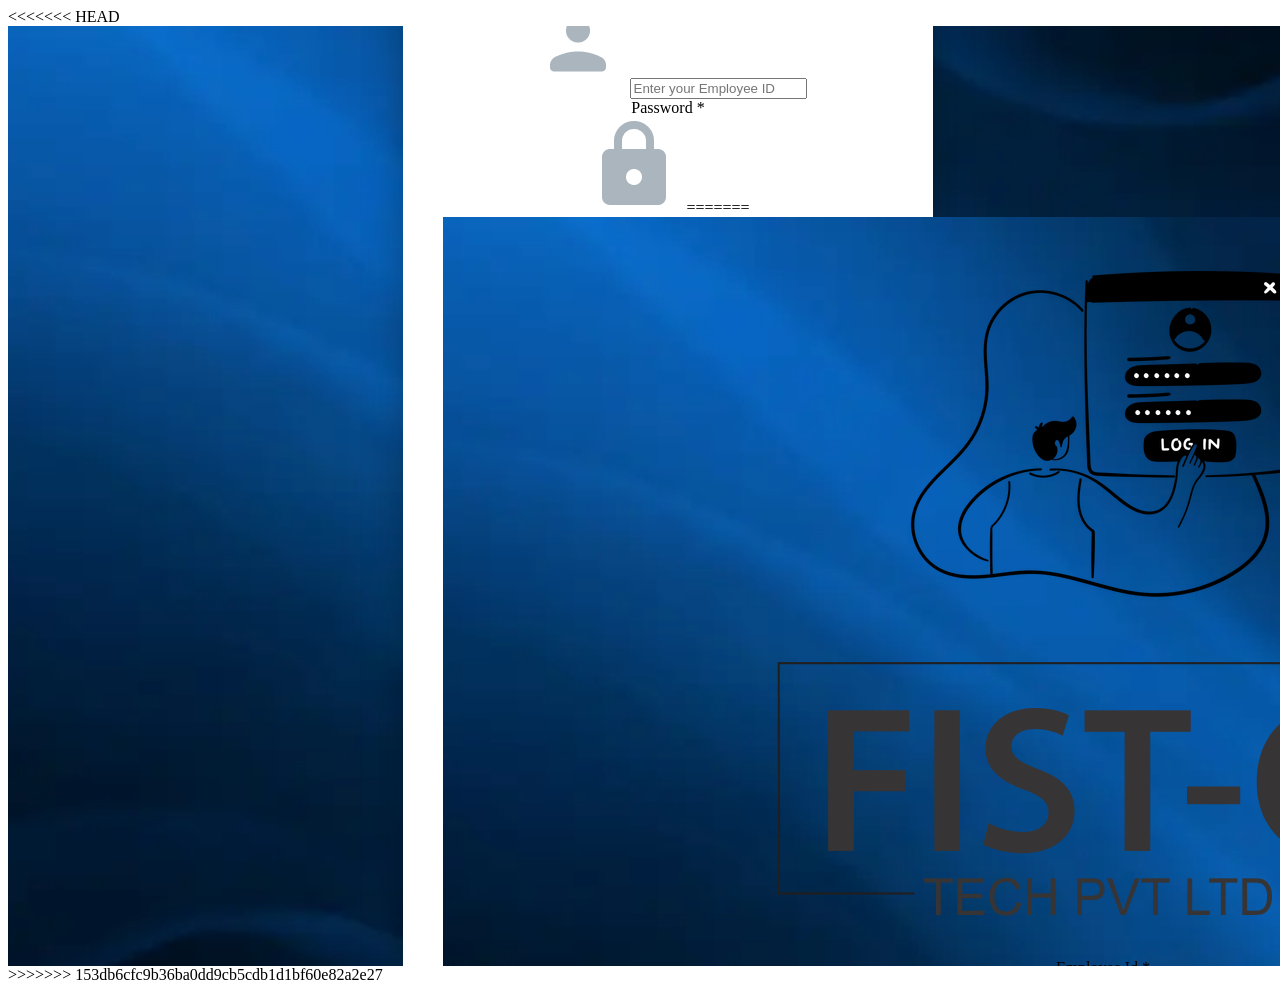
==== commit 304dfeec: "Merged remote changes" ====
--- a/index.html
+++ b/index.html
@@ -4,6 +4,7 @@
     <meta charset="UTF-8" />
     <meta name="viewport" content="width=device-width, initial-scale=1.0" />
     <title>Login</title>
+<<<<<<< HEAD
     <link rel="icon" type="image/png" href="img/favicon-256x256.png" sizes="96x96" />
     <link rel="stylesheet" href="login.css" />
   </head>
@@ -45,11 +46,87 @@
             <div class="input-wrapper">
               <span class="input-icon">
                 <img src="./assets/Images/lock_login.png" alt="" />
+=======
+     <link rel="icon" type="image/png" href="img/favicon-256x256.png" sizes="96x96" />
+    <link rel="stylesheet" href="login.css" />
+  </head>
+  <body>
+    <div class="login-container">
+      <!-- Left Panel with Image -->
+      <div class="left-panel">
+        <img
+          src="img/LoginImg.webp"
+          data-src="img/LoginImg.webp"
+          alt="Login IMG"
+          class="login-img lazyload"
+        />
+      </div>
+
+      <!-- Right Panel -->
+      <div class="right-panel">
+        <div class="logo-wrapper">
+          <img src="Fisto logo new.png" alt="Logo" class="logo" />
+        </div>
+
+        <!-- Login Form -->
+        <form id="loginForm" class="login-form" action="login.php" method="POST">
+          <!-- Employee ID -->
+          <div class="form-group input-with-icon">
+            <label class="form-label" for="employeeid">Employee Id *</label>
+            <div class="input-container">
+              <span class="input-icon">
+                <!-- User Icon -->
+                <svg
+                  xmlns="http://www.w3.org/2000/svg"
+                  width="25"
+                  height="25"
+                  fill="none"
+                  stroke="currentColor"
+                  stroke-width="2"
+                  viewBox="0 0 24 24"
+                >
+                  <circle cx="12" cy="7" r="4"></circle>
+                  <path d="M4 20c0-4 4-6 8-6s8 2 8 6"></path>
+                </svg>
+              </span>
+             <input
+              type="text"
+              id="employeeid"
+              name="employeeid"
+              class="form-input"
+              placeholder="Enter your Employee ID"
+              required
+              oninput="this.value = this.value.toUpperCase();"
+            />
+            </div>
+          </div>
+
+          <!-- Password -->
+          <div class="form-group input-with-icon">
+            <label class="form-label" for="password">Password *</label>
+            <div class="input-container">
+              <span class="input-icon">
+                <!-- Lock Icon -->
+                <svg
+                  xmlns="http://www.w3.org/2000/svg"
+                  width="25"
+                  height="25"
+                  fill="none"
+                  stroke="currentColor"
+                  stroke-width="2"
+                  viewBox="0 0 24 24"
+                >
+                  <rect x="5" y="11" width="14" height="10" rx="2"></rect>
+                  <path d="M12 15v2"></path>
+                  <path d="M8 11V7a4 4 0 1 1 8 0v4"></path>
+                </svg>
+>>>>>>> 153db6cfc9b36ba0dd9cb5cdb1d1bf60e82a2e27
               </span>
               <input
                 type="password"
                 id="password"
                 name="password"
+<<<<<<< HEAD
                 placeholder="Enter your Password"
                 required
               />
@@ -77,4 +154,64 @@
     <script src="login.js"></script>
 
   </body>
-</html>+</html>
+=======
+                class="form-input"
+                placeholder="Enter your password"
+                required
+              />
+
+              <!-- Show/Hide toggle -->
+              <button
+                type="button"
+                class="password-toggle"
+                id="toggle-password"
+              >
+                <svg
+                  class="eye-icon"
+                  viewBox="0 0 24 24"
+                  fill="none"
+                  stroke="currentColor"
+                  stroke-width="2"
+                >
+                  <path d="M1 12s4-8 11-8 11 8 11 8-4 8-11 8-11-8-11-8z"></path>
+                  <circle cx="12" cy="12" r="3"></circle>
+                </svg>
+                <svg
+                  class="eye-off-icon"
+                  style="display: none"
+                  viewBox="0 0 24 24"
+                  fill="none"
+                  stroke="currentColor"
+                  stroke-width="2"
+                >
+                  <path
+                    d="M17.94 17.94A10.07 10.07 0 0 1 12 20c-7 0-11-8-11-8
+                         a18.45 18.45 0 0 1 5.06-5.94M9.9 4.24
+                         A9.12 9.12 0 0 1 12 4c7 0 11 8 11 8
+                         a18.5 18.5 0 0 1-2.16 3.19
+                         m-6.72-1.07a3 3 0 1 1-4.24-4.24"
+                  ></path>
+                  <line x1="1" y1="1" x2="23" y2="23"></line>
+                </svg>
+              </button>
+            </div>
+          </div>
+
+          <!-- Remember + Forgot -->
+          <div class="remember-forgot">
+            <a href="forgotpassword.html" class="forgot-link"
+              >Forgot Password?</a
+            >
+          </div>
+
+          <!-- Submit -->
+          <button type="submit" class="login-button">Login</button>
+        </form>
+      </div>
+    </div>
+
+    <script src="login.js"></script>
+  </body>
+</html>
+>>>>>>> 153db6cfc9b36ba0dd9cb5cdb1d1bf60e82a2e27
--- a/login.css
+++ b/login.css
@@ -1,9 +1,14 @@
+<<<<<<< HEAD
+=======
+/* Reset and Base Styles */
+>>>>>>> 153db6cfc9b36ba0dd9cb5cdb1d1bf60e82a2e27
 * {
     margin: 0;
     padding: 0;
     box-sizing: border-box;
 }
 
+<<<<<<< HEAD
 @font-face {
     font-family: 'Gilroy-Bold';
     src: url('/assets/fonts/gilroy_fonts/Gilroy-Bold.ttf') format('truetype');
@@ -66,10 +71,156 @@
     max-width: 450px;
     width: 100%;
     margin-bottom: 0;
+=======
+body {
+    font-family: -apple-system, BlinkMacSystemFont, 'Segoe UI', Roboto, Oxygen, Ubuntu, Cantarell, sans-serif;
+   background: linear-gradient(135deg, #f5f7fa 0%, #c3cfe2 100%);
+    min-height: 100vh;
+    display: flex;
+    align-items: center;
+    justify-content: center;
+    padding: 20px;
+}
+/* Main Container */
+.login-container {
+    background: white;
+    border-radius: 20px;
+    box-shadow: 0 25px 50px rgba(0, 0, 0, 0.2);
+    display: flex;
+    max-width: 900px;
+    width: 100%;
+    min-height: 500px;
+    overflow: hidden;
+}
+
+/* Input container with icons */
+.input-container {
+    position: relative;
+    display: flex;
+    align-items: center;
+}
+
+.input-container .form-input {
+    width: 100%;
+    padding: 10px 40px 10px 40px; /* space for icons */
+    border: 1px solid #ccc;
+    border-radius: 6px;
+    font-size: 14px;
+}
+
+.input-container .input-icon {
+    position: absolute;
+    left: 12px;
+    display: flex;
+    align-items: center;
+    justify-content: center;
+    color: #666;
+}
+
+/* Password toggle button (eye icon) */
+.input-container .password-toggle {
+    position: absolute;
+    right: 12px;
+    background: none;
+    border: none;
+    cursor: pointer;
+    padding: 0;
+    color: #666;
+    display: flex;
+    align-items: center;
+}
+
+.input-container svg {
+    width: 20px;
+    height: 20px;
+}
+
+
+/* Left Panel Styles */
+.left-panel {
+    /* background: url('Data_security_01.jpg') no-repeat center center; */
+    background-size: cover;
+    flex: 1;
+    padding: 0; /* No padding needed for a background image */
+    display: flex;
+    align-items: center;
+    justify-content: center;
+}
+
+
+/* Remove the img tag inside left panel */
+.login-img {
+    width: 100%;
+    object-fit: cover;
+    filter: blur(10px);
+    transition: filter 0.3s ease;
+}
+.login-img.loaded {
+    filter: blur(0);
+}
+
+
+
+.register-link {
+    background: transparent;
+    border: 2px solid rgba(255, 255, 255, 0.3);
+    color: white;
+    padding: 12px 30px;
+    border-radius: 25px;
+    font-size: 16px;
+    font-weight: 500;
+    cursor: pointer;
+    transition: all 0.3s ease;
+    text-decoration: none;
+    display: inline-block;
+}
+
+.register-link:hover {
+    background: rgba(255, 255, 255, 0.1);
+    border-color: rgba(255, 255, 255, 0.5);
+    transform: translateY(-2px);
+}
+
+/* Right Panel Styles */
+.right-panel {
+    flex: 1;
+    padding: 40px;
+    display: flex;
+    flex-direction: column;
+    align-items: center;
+    justify-content: flex-start;  /* Ensure content starts at top */
+    position: relative;
+}
+
+
+.logo-wrapper {
+  text-align: center;
+  margin-bottom: 20px;
+}
+
+.logo {
+  max-width: 150px;  /* Adjust size as needed */
+  height: auto;
+  display: inline-block;
+}
+
+
+
+.logo-subtitle {
+    font-size: 12px;
+    opacity: 0.8;
+}
+
+
+/* Form Styles */
+.login-form {
+    width: 100%;
+>>>>>>> 153db6cfc9b36ba0dd9cb5cdb1d1bf60e82a2e27
 }
 
 .form-group {
     margin-bottom: 25px;
+<<<<<<< HEAD
     text-align: left;
 }
 
@@ -1211,5 +1362,234 @@
         font-size: 0.95rem;
         border-radius: 20px;
         letter-spacing: 0.5px;
+=======
+}
+
+.form-label {
+    display: block;
+    margin-bottom: 8px;
+    color: #333;
+    font-weight: 500;
+    font-size: 14px;
+    
+}
+
+.form-input {
+    width: 100%;
+    padding: 15px;
+    border: 2px solid #e1e5e9;
+    border-radius: 8px;
+    font-size: 16px;
+    transition: all 0.3s ease;
+    background: #f8f9fa;
+}
+
+.form-input:focus {
+    outline: none;
+    border-color: #2a5298;
+    background: white;
+    box-shadow: 0 0 0 3px rgba(42, 82, 152, 0.1);
+}
+
+.form-input::placeholder {
+    color: #adb5bd;
+}
+
+/* Remember Me and Forgot Password */
+.remember-forgot {
+    display: flex;
+    justify-content: flex-end;
+    align-items: center;
+    margin-bottom: 30px;
+}
+
+.checkbox-group {
+    display: flex;
+    align-items: center;
+    gap: 8px;
+}
+
+.checkbox-group input[type="checkbox"] {
+    width: 18px;
+    height: 18px;
+    accent-color: #2a5298;
+}
+
+.checkbox-group label {
+    font-size: 14px;
+    color: #666;
+    cursor: pointer;
+}
+
+.forgot-link {
+    color: #000000;
+    text-decoration: none;
+    font-size: 14px;
+    font-weight: 500;
+}
+
+.forgot-link:hover {
+    text-decoration: underline;
+}
+
+/* Button Styles */
+.login-button {
+    width: 100%;
+    background: linear-gradient(80deg, #000000 0%, #00000000 150%);
+    color: white;
+    border: none;
+    padding: 16px;
+    border-radius: 8px;
+    font-size: 16px;
+    font-weight: 600;
+    cursor: pointer;
+    transition: all 0.3s ease;
+    margin-bottom: 20px;
+}
+
+.login-button:hover {
+    transform: translateY(-2px);
+    box-shadow: 0 5px 15px rgba(42, 82, 152, 0.4);
+}
+
+.login-button:active {
+    transform: translateY(0);
+}
+
+/* Social Login Styles */
+.divider {
+    display: flex;
+    align-items: center;
+    margin: 20px 0;
+    color: #666;
+    font-size: 14px;
+}
+
+.divider::before,
+.divider::after {
+    content: '';
+    flex: 1;
+    height: 1px;
+    background: #e1e5e9;
+}
+
+.divider span {
+    padding: 0 15px;
+}
+
+.social-login {
+    display: flex;
+    gap: 10px;
+}
+
+.social-button {
+    flex: 1;
+    padding: 12px;
+    border: 2px solid #e1e5e9;
+    background: white;
+    border-radius: 8px;
+    cursor: pointer;
+    transition: all 0.3s ease;
+    font-size: 14px;
+    font-weight: 500;
+    text-decoration: none;
+    color: #333;
+    text-align: center;
+    display: block;
+}
+
+.social-button:hover {
+    border-color: #2a5298;
+    background: #f8f9fa;
+    text-decoration: none;
+    color: #333;
+}
+
+/* Error Message */
+.error-message {
+    background: #fff5f5;
+    border: 1px solid #fed7d7;
+    color: #c53030;
+    padding: 12px;
+    border-radius: 8px;
+    font-size: 14px;
+    margin-bottom: 20px;
+    display: none;
+}
+
+/* Password Toggle Styles for Login Page - Add to your login.css */
+
+.password-input-container {
+  position: relative;
+  width: 100%;
+}
+
+.password-input-container .form-input {
+  width: 100%;
+  padding-right: 45px; /* Make space for the eye icon */
+}
+
+.password-toggle {
+  position: absolute;
+  right: 12px;
+  top: 50%;
+  transform: translateY(-50%);
+  background: none;
+  border: none;
+  cursor: pointer;
+  padding: 6px;
+  color: #6b7280;
+  transition: color 0.2s ease;
+  display: flex;
+  align-items: center;
+  justify-content: center;
+  border-radius: 4px;
+}
+
+.password-toggle:hover {
+  color: #374151;
+  background-color: #f3f4f6;
+}
+
+.password-toggle:focus {
+  outline: none;
+  color: #4f46e5;
+  background-color: #f3f4f6;
+}
+
+.eye-icon,
+.eye-off-icon {
+  width: 18px;
+  height: 18px;
+  stroke-width: 2;
+}
+
+/* Responsive Design */
+@media (max-width: 768px) {
+    .login-container {
+        flex-direction: column;
+        max-width: 400px;
+    }
+
+    .left-panel {
+        padding: 40px 30px;
+    }
+
+      .login-gif {
+        width: 150px;
+        margin-bottom: 20px;
+    }
+
+    .right-panel {
+        padding: 40px 30px;
+    }
+
+    .welcome-text {
+        font-size: 28px;
+    }
+
+    .login-title {
+        font-size: 24px;
+>>>>>>> 153db6cfc9b36ba0dd9cb5cdb1d1bf60e82a2e27
     }
 }
--- a/login.css
+++ b/login.css
@@ -1,9 +1,14 @@
+<<<<<<< HEAD
+=======
+/* Reset and Base Styles */
+>>>>>>> 153db6cfc9b36ba0dd9cb5cdb1d1bf60e82a2e27
 * {
     margin: 0;
     padding: 0;
     box-sizing: border-box;
 }
 
+<<<<<<< HEAD
 @font-face {
     font-family: 'Gilroy-Bold';
     src: url('/assets/fonts/gilroy_fonts/Gilroy-Bold.ttf') format('truetype');
@@ -66,10 +71,156 @@
     max-width: 450px;
     width: 100%;
     margin-bottom: 0;
+=======
+body {
+    font-family: -apple-system, BlinkMacSystemFont, 'Segoe UI', Roboto, Oxygen, Ubuntu, Cantarell, sans-serif;
+   background: linear-gradient(135deg, #f5f7fa 0%, #c3cfe2 100%);
+    min-height: 100vh;
+    display: flex;
+    align-items: center;
+    justify-content: center;
+    padding: 20px;
+}
+/* Main Container */
+.login-container {
+    background: white;
+    border-radius: 20px;
+    box-shadow: 0 25px 50px rgba(0, 0, 0, 0.2);
+    display: flex;
+    max-width: 900px;
+    width: 100%;
+    min-height: 500px;
+    overflow: hidden;
+}
+
+/* Input container with icons */
+.input-container {
+    position: relative;
+    display: flex;
+    align-items: center;
+}
+
+.input-container .form-input {
+    width: 100%;
+    padding: 10px 40px 10px 40px; /* space for icons */
+    border: 1px solid #ccc;
+    border-radius: 6px;
+    font-size: 14px;
+}
+
+.input-container .input-icon {
+    position: absolute;
+    left: 12px;
+    display: flex;
+    align-items: center;
+    justify-content: center;
+    color: #666;
+}
+
+/* Password toggle button (eye icon) */
+.input-container .password-toggle {
+    position: absolute;
+    right: 12px;
+    background: none;
+    border: none;
+    cursor: pointer;
+    padding: 0;
+    color: #666;
+    display: flex;
+    align-items: center;
+}
+
+.input-container svg {
+    width: 20px;
+    height: 20px;
+}
+
+
+/* Left Panel Styles */
+.left-panel {
+    /* background: url('Data_security_01.jpg') no-repeat center center; */
+    background-size: cover;
+    flex: 1;
+    padding: 0; /* No padding needed for a background image */
+    display: flex;
+    align-items: center;
+    justify-content: center;
+}
+
+
+/* Remove the img tag inside left panel */
+.login-img {
+    width: 100%;
+    object-fit: cover;
+    filter: blur(10px);
+    transition: filter 0.3s ease;
+}
+.login-img.loaded {
+    filter: blur(0);
+}
+
+
+
+.register-link {
+    background: transparent;
+    border: 2px solid rgba(255, 255, 255, 0.3);
+    color: white;
+    padding: 12px 30px;
+    border-radius: 25px;
+    font-size: 16px;
+    font-weight: 500;
+    cursor: pointer;
+    transition: all 0.3s ease;
+    text-decoration: none;
+    display: inline-block;
+}
+
+.register-link:hover {
+    background: rgba(255, 255, 255, 0.1);
+    border-color: rgba(255, 255, 255, 0.5);
+    transform: translateY(-2px);
+}
+
+/* Right Panel Styles */
+.right-panel {
+    flex: 1;
+    padding: 40px;
+    display: flex;
+    flex-direction: column;
+    align-items: center;
+    justify-content: flex-start;  /* Ensure content starts at top */
+    position: relative;
+}
+
+
+.logo-wrapper {
+  text-align: center;
+  margin-bottom: 20px;
+}
+
+.logo {
+  max-width: 150px;  /* Adjust size as needed */
+  height: auto;
+  display: inline-block;
+}
+
+
+
+.logo-subtitle {
+    font-size: 12px;
+    opacity: 0.8;
+}
+
+
+/* Form Styles */
+.login-form {
+    width: 100%;
+>>>>>>> 153db6cfc9b36ba0dd9cb5cdb1d1bf60e82a2e27
 }
 
 .form-group {
     margin-bottom: 25px;
+<<<<<<< HEAD
     text-align: left;
 }
 
@@ -1211,5 +1362,234 @@
         font-size: 0.95rem;
         border-radius: 20px;
         letter-spacing: 0.5px;
+=======
+}
+
+.form-label {
+    display: block;
+    margin-bottom: 8px;
+    color: #333;
+    font-weight: 500;
+    font-size: 14px;
+    
+}
+
+.form-input {
+    width: 100%;
+    padding: 15px;
+    border: 2px solid #e1e5e9;
+    border-radius: 8px;
+    font-size: 16px;
+    transition: all 0.3s ease;
+    background: #f8f9fa;
+}
+
+.form-input:focus {
+    outline: none;
+    border-color: #2a5298;
+    background: white;
+    box-shadow: 0 0 0 3px rgba(42, 82, 152, 0.1);
+}
+
+.form-input::placeholder {
+    color: #adb5bd;
+}
+
+/* Remember Me and Forgot Password */
+.remember-forgot {
+    display: flex;
+    justify-content: flex-end;
+    align-items: center;
+    margin-bottom: 30px;
+}
+
+.checkbox-group {
+    display: flex;
+    align-items: center;
+    gap: 8px;
+}
+
+.checkbox-group input[type="checkbox"] {
+    width: 18px;
+    height: 18px;
+    accent-color: #2a5298;
+}
+
+.checkbox-group label {
+    font-size: 14px;
+    color: #666;
+    cursor: pointer;
+}
+
+.forgot-link {
+    color: #000000;
+    text-decoration: none;
+    font-size: 14px;
+    font-weight: 500;
+}
+
+.forgot-link:hover {
+    text-decoration: underline;
+}
+
+/* Button Styles */
+.login-button {
+    width: 100%;
+    background: linear-gradient(80deg, #000000 0%, #00000000 150%);
+    color: white;
+    border: none;
+    padding: 16px;
+    border-radius: 8px;
+    font-size: 16px;
+    font-weight: 600;
+    cursor: pointer;
+    transition: all 0.3s ease;
+    margin-bottom: 20px;
+}
+
+.login-button:hover {
+    transform: translateY(-2px);
+    box-shadow: 0 5px 15px rgba(42, 82, 152, 0.4);
+}
+
+.login-button:active {
+    transform: translateY(0);
+}
+
+/* Social Login Styles */
+.divider {
+    display: flex;
+    align-items: center;
+    margin: 20px 0;
+    color: #666;
+    font-size: 14px;
+}
+
+.divider::before,
+.divider::after {
+    content: '';
+    flex: 1;
+    height: 1px;
+    background: #e1e5e9;
+}
+
+.divider span {
+    padding: 0 15px;
+}
+
+.social-login {
+    display: flex;
+    gap: 10px;
+}
+
+.social-button {
+    flex: 1;
+    padding: 12px;
+    border: 2px solid #e1e5e9;
+    background: white;
+    border-radius: 8px;
+    cursor: pointer;
+    transition: all 0.3s ease;
+    font-size: 14px;
+    font-weight: 500;
+    text-decoration: none;
+    color: #333;
+    text-align: center;
+    display: block;
+}
+
+.social-button:hover {
+    border-color: #2a5298;
+    background: #f8f9fa;
+    text-decoration: none;
+    color: #333;
+}
+
+/* Error Message */
+.error-message {
+    background: #fff5f5;
+    border: 1px solid #fed7d7;
+    color: #c53030;
+    padding: 12px;
+    border-radius: 8px;
+    font-size: 14px;
+    margin-bottom: 20px;
+    display: none;
+}
+
+/* Password Toggle Styles for Login Page - Add to your login.css */
+
+.password-input-container {
+  position: relative;
+  width: 100%;
+}
+
+.password-input-container .form-input {
+  width: 100%;
+  padding-right: 45px; /* Make space for the eye icon */
+}
+
+.password-toggle {
+  position: absolute;
+  right: 12px;
+  top: 50%;
+  transform: translateY(-50%);
+  background: none;
+  border: none;
+  cursor: pointer;
+  padding: 6px;
+  color: #6b7280;
+  transition: color 0.2s ease;
+  display: flex;
+  align-items: center;
+  justify-content: center;
+  border-radius: 4px;
+}
+
+.password-toggle:hover {
+  color: #374151;
+  background-color: #f3f4f6;
+}
+
+.password-toggle:focus {
+  outline: none;
+  color: #4f46e5;
+  background-color: #f3f4f6;
+}
+
+.eye-icon,
+.eye-off-icon {
+  width: 18px;
+  height: 18px;
+  stroke-width: 2;
+}
+
+/* Responsive Design */
+@media (max-width: 768px) {
+    .login-container {
+        flex-direction: column;
+        max-width: 400px;
+    }
+
+    .left-panel {
+        padding: 40px 30px;
+    }
+
+      .login-gif {
+        width: 150px;
+        margin-bottom: 20px;
+    }
+
+    .right-panel {
+        padding: 40px 30px;
+    }
+
+    .welcome-text {
+        font-size: 28px;
+    }
+
+    .login-title {
+        font-size: 24px;
+>>>>>>> 153db6cfc9b36ba0dd9cb5cdb1d1bf60e82a2e27
     }
 }
